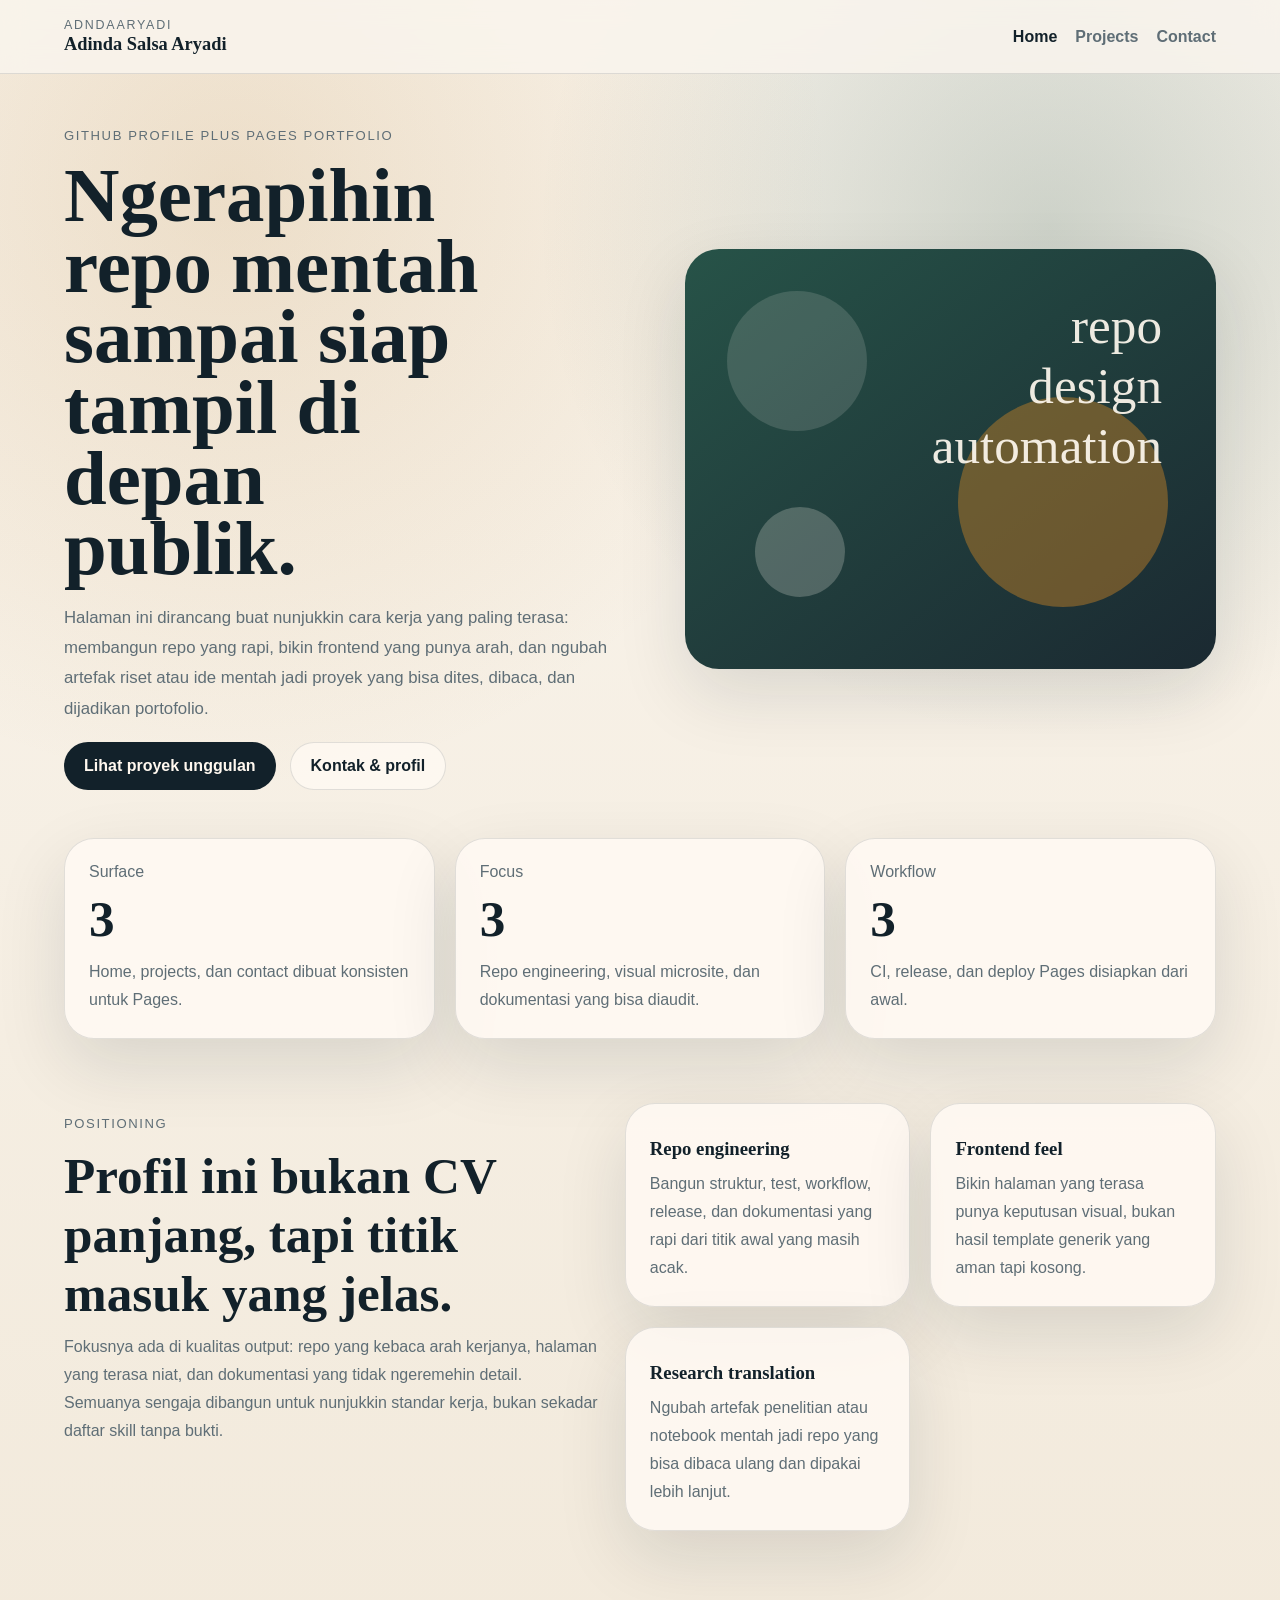
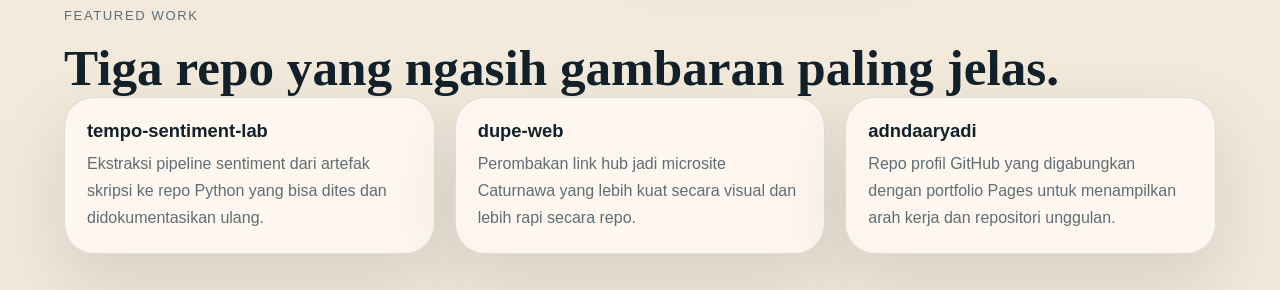
==== index.html @ 22507add "add: bikin surface profile dan portfolio github yang rapi" ====
<!doctype html>
<html lang="id">
  <head>
    <meta charset="utf-8" />
    <meta name="viewport" content="width=device-width, initial-scale=1" />
    <title>Adinda Salsa Aryadi | GitHub Profile & Portfolio</title>
    <meta
      name="description"
      content="GitHub profile dan portfolio statis untuk Adinda Salsa Aryadi, menampilkan repo unggulan, prinsip kerja, dan jalur kontak."
    />
    <link rel="stylesheet" href="./style.css" />
    <script defer src="./app.js"></script>
  </head>
  <body>
    <div class="site-shell">
      <header class="topbar">
        <a class="brand" href="./index.html">
          <span>adndaaryadi</span>
          <strong>Adinda Salsa Aryadi</strong>
        </a>
        <nav class="nav" aria-label="Navigasi utama">
          <a aria-current="page" href="./index.html">Home</a>
          <a href="./projects.html">Projects</a>
          <a href="./contact.html">Contact</a>
        </nav>
      </header>

      <main>
        <section class="hero">
          <div class="hero-copy reveal">
            <p class="eyebrow">GitHub profile plus Pages portfolio</p>
            <h1>Ngerapihin repo mentah sampai siap tampil di depan publik.</h1>
            <p class="lead">
              Halaman ini dirancang buat nunjukkin cara kerja yang paling terasa:
              membangun repo yang rapi, bikin frontend yang punya arah, dan
              ngubah artefak riset atau ide mentah jadi proyek yang bisa dites,
              dibaca, dan dijadikan portofolio.
            </p>
            <div class="cta-row">
              <a class="button primary" href="./projects.html">Lihat proyek unggulan</a>
              <a class="button secondary" href="./contact.html">Kontak & profil</a>
            </div>
          </div>
          <aside class="hero-frame reveal" aria-hidden="true">
            <div class="shape shape-a"></div>
            <div class="shape shape-b"></div>
            <div class="shape shape-c"></div>
            <div class="profile-stack">
              <span>repo</span>
              <span>design</span>
              <span>automation</span>
            </div>
          </aside>
        </section>

        <section class="section metrics">
          <article class="metric reveal">
            <span>Surface</span>
            <strong>3</strong>
            <p>Home, projects, dan contact dibuat konsisten untuk Pages.</p>
          </article>
          <article class="metric reveal">
            <span>Focus</span>
            <strong>3</strong>
            <p>Repo engineering, visual microsite, dan dokumentasi yang bisa diaudit.</p>
          </article>
          <article class="metric reveal">
            <span>Workflow</span>
            <strong>3</strong>
            <p>CI, release, dan deploy Pages disiapkan dari awal.</p>
          </article>
        </section>

        <section class="section split">
          <div class="section-copy reveal">
            <p class="eyebrow">Positioning</p>
            <h2>Profil ini bukan CV panjang, tapi titik masuk yang jelas.</h2>
            <p>
              Fokusnya ada di kualitas output: repo yang kebaca arah kerjanya,
              halaman yang terasa niat, dan dokumentasi yang tidak ngeremehin
              detail. Semuanya sengaja dibangun untuk nunjukkin standar kerja,
              bukan sekadar daftar skill tanpa bukti.
            </p>
          </div>
          <div class="panel-grid">
            <article class="panel reveal">
              <h3>Repo engineering</h3>
              <p>Bangun struktur, test, workflow, release, dan dokumentasi yang rapi dari titik awal yang masih acak.</p>
            </article>
            <article class="panel reveal">
              <h3>Frontend feel</h3>
              <p>Bikin halaman yang terasa punya keputusan visual, bukan hasil template generik yang aman tapi kosong.</p>
            </article>
            <article class="panel reveal">
              <h3>Research translation</h3>
              <p>Ngubah artefak penelitian atau notebook mentah jadi repo yang bisa dibaca ulang dan dipakai lebih lanjut.</p>
            </article>
          </div>
        </section>

        <section class="section featured">
          <div class="section-copy reveal">
            <p class="eyebrow">Featured work</p>
            <h2>Tiga repo yang ngasih gambaran paling jelas.</h2>
          </div>
          <div class="project-list">
            <a class="project-card reveal" href="./projects.html#tempo-sentiment-lab">
              <strong>tempo-sentiment-lab</strong>
              <span>Ekstraksi pipeline sentiment dari artefak skripsi ke repo Python yang bisa dites dan didokumentasikan ulang.</span>
            </a>
            <a class="project-card reveal" href="./projects.html#dupe-web">
              <strong>dupe-web</strong>
              <span>Perombakan link hub jadi microsite Caturnawa yang lebih kuat secara visual dan lebih rapi secara repo.</span>
            </a>
            <a class="project-card reveal" href="./projects.html#adndaaryadi-profile">
              <strong>adndaaryadi</strong>
              <span>Repo profil GitHub yang digabungkan dengan portfolio Pages untuk menampilkan arah kerja dan repositori unggulan.</span>
            </a>
          </div>
        </section>
      </main>
    </div>
  </body>
</html>
---- style.css ----
:root {
  --bg: #f6f1e7;
  --ink: #12212a;
  --muted: #5f6e76;
  --line: rgba(18, 33, 42, 0.12);
  --forest: #1f4d42;
  --amber: #b37a2a;
  --cream: rgba(255, 250, 244, 0.84);
  --shadow: 0 26px 70px rgba(18, 33, 42, 0.12);
}

* {
  box-sizing: border-box;
}

body {
  margin: 0;
  font-family: "Segoe UI", "Trebuchet MS", sans-serif;
  color: var(--ink);
  background:
    radial-gradient(circle at 18% 10%, rgba(179, 122, 42, 0.18), transparent 30%),
    radial-gradient(circle at 82% 12%, rgba(31, 77, 66, 0.2), transparent 26%),
    linear-gradient(180deg, #faf5ed 0%, #f1e8d9 100%);
}

a {
  color: inherit;
}

.topbar {
  position: sticky;
  top: 0;
  z-index: 20;
  display: flex;
  justify-content: space-between;
  align-items: center;
  gap: 24px;
  padding: 18px 5vw;
  border-bottom: 1px solid var(--line);
  background: rgba(250, 245, 237, 0.84);
  backdrop-filter: blur(12px);
}

.brand {
  display: grid;
  gap: 2px;
  text-decoration: none;
}

.brand span {
  text-transform: uppercase;
  letter-spacing: 0.14em;
  font-size: 0.78rem;
  color: var(--muted);
}

.brand strong {
  font-family: Georgia, "Times New Roman", serif;
  font-size: 1.15rem;
}

.nav {
  display: flex;
  gap: 18px;
  flex-wrap: wrap;
}

.nav a {
  text-decoration: none;
  color: var(--muted);
  font-weight: 700;
}

.nav a[aria-current="page"] {
  color: var(--ink);
}

.hero {
  display: grid;
  grid-template-columns: minmax(0, 1.05fr) minmax(320px, 0.95fr);
  gap: 34px;
  align-items: center;
  padding: 54px 5vw 20px;
}

.hero.compact {
  grid-template-columns: 1fr;
}

.hero-copy {
  display: grid;
  gap: 18px;
}

.eyebrow {
  margin: 0;
  color: var(--muted);
  text-transform: uppercase;
  letter-spacing: 0.12em;
  font-size: 0.82rem;
}

.hero h1 {
  margin: 0;
  max-width: 11ch;
  font-size: clamp(3rem, 6vw, 6rem);
  line-height: 0.92;
  font-family: Georgia, "Times New Roman", serif;
}

.compact h1 {
  max-width: 14ch;
}

.lead {
  margin: 0;
  max-width: 62ch;
  line-height: 1.8;
  color: var(--muted);
  font-size: 1.05rem;
}

.cta-row {
  display: flex;
  gap: 14px;
  flex-wrap: wrap;
}

.button {
  display: inline-flex;
  align-items: center;
  justify-content: center;
  min-height: 48px;
  padding: 0 20px;
  border-radius: 999px;
  text-decoration: none;
  font-weight: 700;
}

.button.primary {
  background: var(--ink);
  color: #fff8ef;
}

.button.secondary {
  background: rgba(255, 250, 244, 0.76);
  border: 1px solid var(--line);
}

.hero-frame {
  position: relative;
  min-height: 420px;
  border-radius: 34px;
  overflow: hidden;
  background: linear-gradient(145deg, rgba(31, 77, 66, 0.96), rgba(18, 33, 42, 0.96));
  box-shadow: var(--shadow);
}

.shape {
  position: absolute;
  border-radius: 999px;
}

.shape-a {
  top: 42px;
  left: 42px;
  width: 140px;
  height: 140px;
  background: rgba(255, 248, 239, 0.14);
}

.shape-b {
  right: 48px;
  bottom: 62px;
  width: 210px;
  height: 210px;
  background: rgba(179, 122, 42, 0.52);
}

.shape-c {
  left: 70px;
  bottom: 72px;
  width: 90px;
  height: 90px;
  background: rgba(255, 248, 239, 0.22);
}

.profile-stack {
  position: absolute;
  top: 54px;
  right: 54px;
  display: grid;
  gap: 14px;
  text-align: right;
}

.profile-stack span {
  font-size: clamp(2.2rem, 4vw, 4rem);
  line-height: 0.9;
  color: rgba(255, 248, 239, 0.92);
  font-family: Georgia, "Times New Roman", serif;
}

.section {
  padding: 28px 5vw 36px;
}

.metrics,
.panel-grid,
.project-list,
.contact-grid {
  display: grid;
  gap: 20px;
}

.metrics {
  grid-template-columns: repeat(3, minmax(0, 1fr));
}

.split {
  display: grid;
  grid-template-columns: minmax(0, 0.95fr) minmax(0, 1.05fr);
  gap: 26px;
  align-items: start;
}

.panel-grid {
  grid-template-columns: repeat(2, minmax(0, 1fr));
}

.project-list {
  grid-template-columns: repeat(3, minmax(0, 1fr));
}

.metric,
.panel,
.project-card,
.project-panel,
.contact-card {
  border: 1px solid var(--line);
  border-radius: 30px;
  background: var(--cream);
  box-shadow: var(--shadow);
}

.metric,
.panel,
.project-panel,
.contact-card {
  padding: 24px;
}

.metric span {
  display: block;
  color: var(--muted);
  margin-bottom: 8px;
}

.metric strong {
  display: block;
  font-size: clamp(2.2rem, 4vw, 3.4rem);
  font-family: Georgia, "Times New Roman", serif;
}

.metric p,
.panel p,
.project-panel p,
.contact-card span,
.section-copy p {
  margin: 10px 0 0;
  color: var(--muted);
  line-height: 1.75;
}

.section-copy h2,
.panel h3,
.project-panel h2 {
  margin: 10px 0 0;
  font-family: Georgia, "Times New Roman", serif;
}

.section-copy h2 {
  font-size: clamp(2rem, 4vw, 3.2rem);
}

.project-card {
  padding: 22px;
  text-decoration: none;
}

.project-card strong,
.contact-card strong {
  display: block;
  font-size: 1.15rem;
}

.project-card span {
  display: block;
  margin-top: 8px;
  line-height: 1.7;
  color: var(--muted);
}

.stack {
  display: grid;
  gap: 20px;
}

.project-panel ul {
  margin: 14px 0 0;
  padding-left: 18px;
  color: var(--muted);
  line-height: 1.8;
}

.contact-grid {
  grid-template-columns: repeat(2, minmax(0, 1fr));
}

.contact-card {
  text-decoration: none;
}

.reveal {
  opacity: 1;
  transform: translateY(0);
}

@media (max-width: 980px) {
  .hero,
  .metrics,
  .split,
  .panel-grid,
  .project-list,
  .contact-grid {
    grid-template-columns: 1fr;
  }

  .hero h1 {
    max-width: none;
  }
}

@media (max-width: 640px) {
  .topbar {
    flex-direction: column;
    align-items: start;
  }

  .hero-frame,
  .metric,
  .panel,
  .project-card,
  .project-panel,
  .contact-card {
    border-radius: 24px;
  }
}
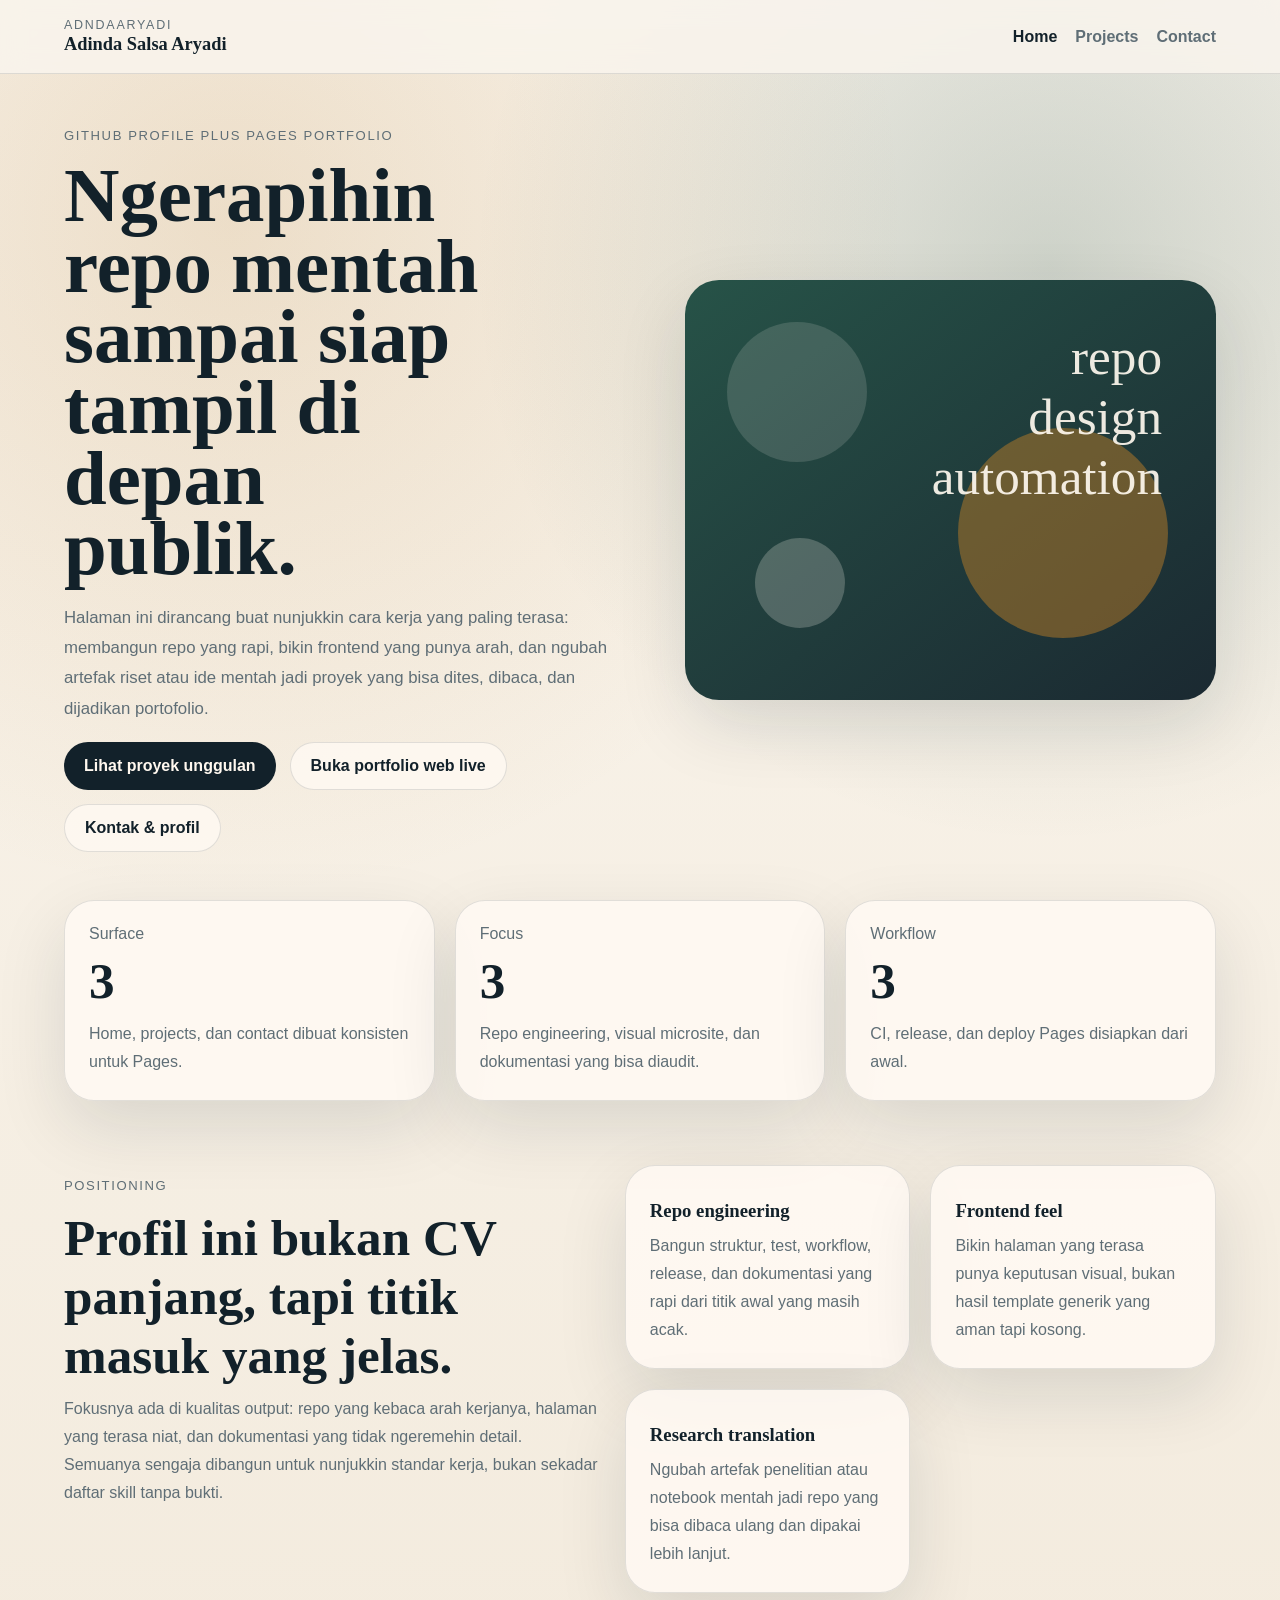
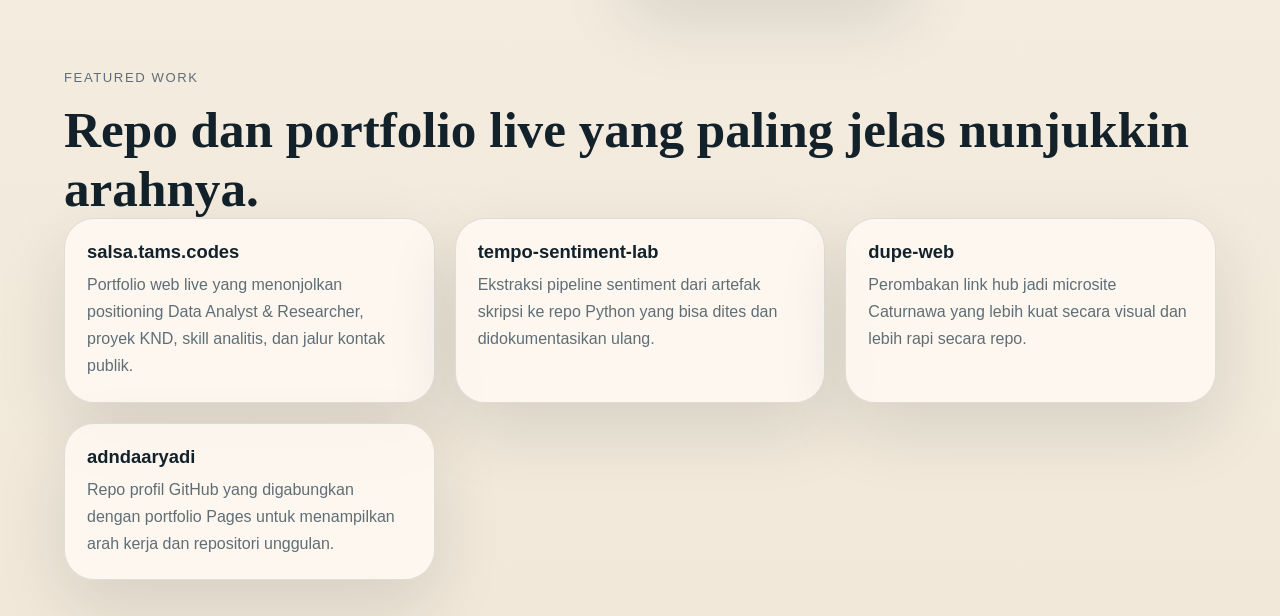
==== commit 12ec1d43: "update: sambungin profile github ke portfolio web live salsa" ====
--- a/index.html
+++ b/index.html
@@ -6,7 +6,7 @@
     <title>Adinda Salsa Aryadi | GitHub Profile & Portfolio</title>
     <meta
       name="description"
-      content="GitHub profile dan portfolio statis untuk Adinda Salsa Aryadi, menampilkan repo unggulan, prinsip kerja, dan jalur kontak."
+      content="GitHub profile dan portfolio statis untuk Adinda Salsa Aryadi, menampilkan repo unggulan, prinsip kerja, jalur kontak, dan link ke portfolio web live."
     />
     <link rel="stylesheet" href="./style.css" />
     <script defer src="./app.js"></script>
@@ -38,6 +38,7 @@
             </p>
             <div class="cta-row">
               <a class="button primary" href="./projects.html">Lihat proyek unggulan</a>
+              <a class="button secondary" href="https://salsa.tams.codes/">Buka portfolio web live</a>
               <a class="button secondary" href="./contact.html">Kontak & profil</a>
             </div>
           </div>
@@ -101,9 +102,13 @@
         <section class="section featured">
           <div class="section-copy reveal">
             <p class="eyebrow">Featured work</p>
-            <h2>Tiga repo yang ngasih gambaran paling jelas.</h2>
+            <h2>Repo dan portfolio live yang paling jelas nunjukkin arahnya.</h2>
           </div>
           <div class="project-list">
+            <a class="project-card reveal" href="./projects.html#salsa-web-portfolio">
+              <strong>salsa.tams.codes</strong>
+              <span>Portfolio web live yang menonjolkan positioning Data Analyst & Researcher, proyek KND, skill analitis, dan jalur kontak publik.</span>
+            </a>
             <a class="project-card reveal" href="./projects.html#tempo-sentiment-lab">
               <strong>tempo-sentiment-lab</strong>
               <span>Ekstraksi pipeline sentiment dari artefak skripsi ke repo Python yang bisa dites dan didokumentasikan ulang.</span>
